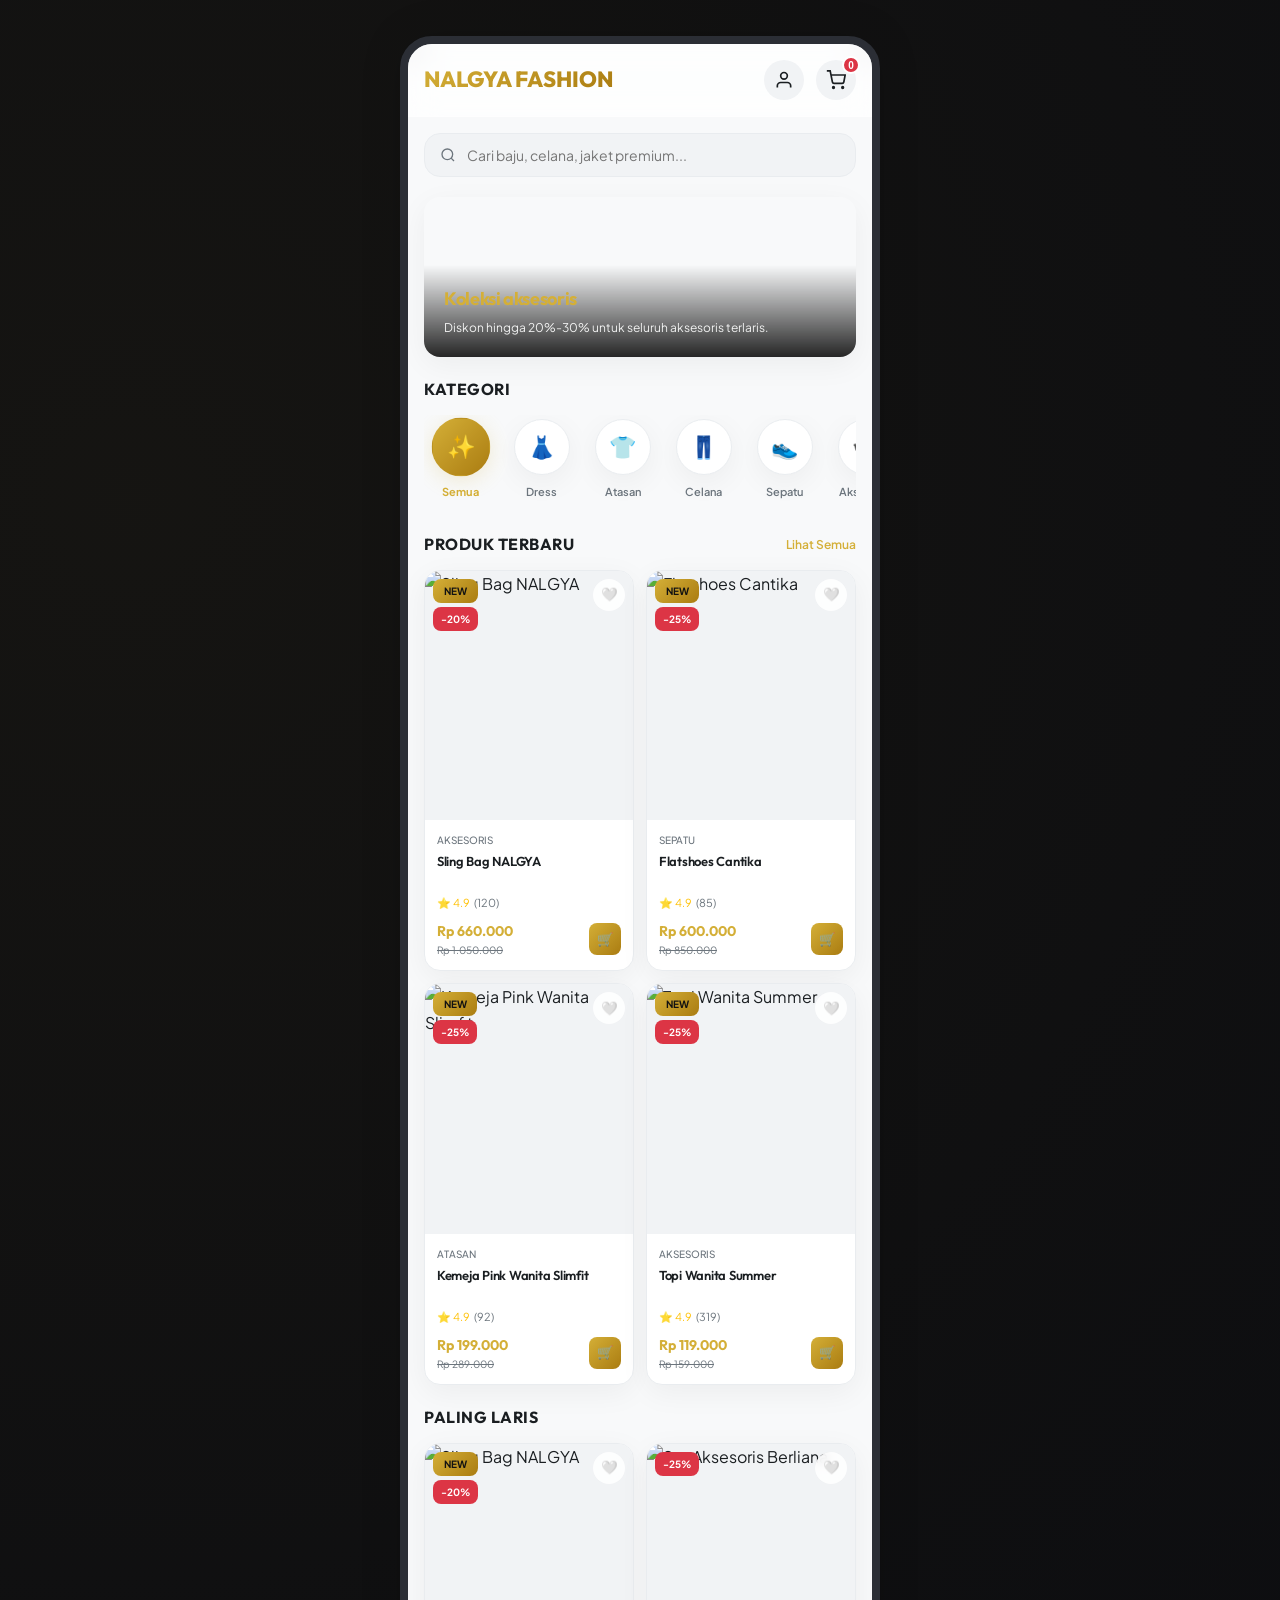
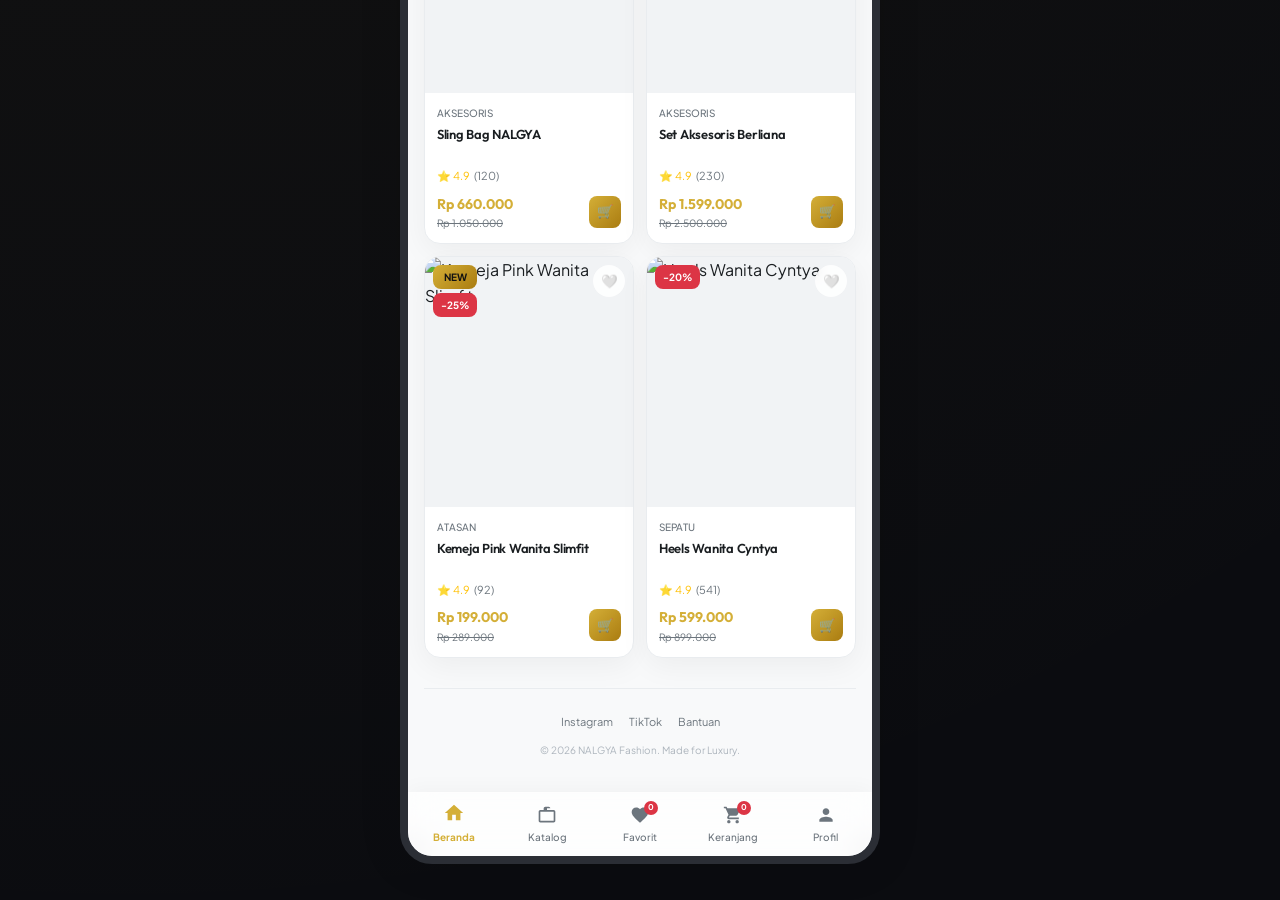
==== checkout.html @ 2c11e9ee "Add files via upload" ====
<!DOCTYPE html>
<html lang="id">

<head>
    <meta charset="UTF-8">
    <meta name="viewport" content="width=device-width, initial-scale=1.0">
    <title>Checkout Pengiriman - AURA Fashion</title>
    <link rel="stylesheet" href="styles.css">
</head>

<body>

    <div class="app-container">

        <!-- Header -->
        <header class="checkout-header">
            <button class="back-btn" onclick="window.location.href='index.html?tab=cart'"
                aria-label="Kembali ke Keranjang">
                <svg viewBox="0 0 24 24" width="20" height="20" stroke="currentColor" stroke-width="2" fill="none">
                    <line x1="19" y1="12" x2="5" y2="12"></line>
                    <polyline points="12 19 5 12 12 5"></polyline>
                </svg>
            </button>
            <h2 style="font-size: 16px; font-weight: 700;">Checkout Pengiriman</h2>
        </header>

        <!-- Main Container -->
        <main class="checkout-container">
            <form id="checkoutDetailsForm">

                <!-- Alamat Pengiriman Section -->
                <section class="checkout-section">
                    <h3 class="checkout-section-title">Alamat Pengiriman</h3>

                    <div class="form-group">
                        <label for="custName">Nama Penerima</label>
                        <input type="text" id="custName" class="form-control" placeholder="Masukkan nama lengkap..."
                            required value="calluna">
                    </div>

                    <div class="form-group">
                        <label for="custPhone">Nomor Telepon (WhatsApp)</label>
                        <input type="tel" id="custPhone" class="form-control" placeholder="Contoh: 081234567890..."
                            required value="081234567890">
                    </div>

                    <div class="form-group">
                        <label for="custAddress">Alamat Lengkap</label>
                        <textarea id="custAddress" class="form-control" rows="3"
                            placeholder="Nama jalan, nomor rumah, RT/RW, kecamatan, kota..."
                            required>Jl. kalimalang No. 03, bekasi Barat,Jawa Barat, 17145</textarea>
                    </div>
                </section>

                <!-- Kurir Ekspedisi Section -->
                <section class="checkout-section">
                    <h3 class="checkout-section-title">Metode Pengiriman</h3>
                    <div class="form-group">
                        <label for="courierSelect">Pilih Kurir Ekspedisi</label>
                        <select id="courierSelect" class="form-control" style="cursor: pointer;" required>
                            <option value="" disabled>-- Pilih Kurir --</option>
                            <option value="10000">Sicepat Halur - Rp 10.000 (2-3 Hari)</option>
                            <option value="12000" selected>J&T Express Reguler - Rp 12.000 (1-2 Hari)</option>
                            <option value="15000">JNE YES Kilat - Rp 15.000 (1 Hari)</option>
                            <option value="25000">GoSend Instant - Rp 25.000 (3 Jam)</option>
                        </select>
                    </div>
                </section>

                <!-- Daftar Belanja Ringkasan Section -->
                <section class="checkout-section">
                    <h3 class="checkout-section-title">Ringkasan Barang</h3>
                    <div id="checkoutItemsPreview">
                        <!-- Loaded dynamically from cart State -->
                    </div>
                </section>

                <!-- Total Rincian Pembayaran Section -->
                <section class="checkout-section" style="margin-bottom: 24px;">
                    <h3 class="checkout-section-title">Detail Pembayaran</h3>

                    <div class="summary-row">
                        <span>Subtotal Barang</span>
                        <span id="checkoutSubtotal">Rp 0</span>
                    </div>

                    <div class="summary-row discount" id="checkoutDiscountRow">
                        <span>Kupon Diskon Belanja</span>
                        <span id="checkoutDiscount">Rp 0</span>
                    </div>

                    <div class="summary-row">
                        <span>Ongkos Kirim</span>
                        <span id="checkoutShipping">Rp 0</span>
                    </div>

                    <div class="summary-row summary-total">
                        <span>Total Tagihan</span>
                        <span class="total-price" id="checkoutTotal">Rp 0</span>
                    </div>
                </section>

                <button type="submit" class="btn btn-primary btn-block"
                    style="font-size: 15px; padding: 14px;">Lanjutkan ke Pembayaran</button>

            </form>
        </main>

    </div>

    <!-- MAIN APP ENGINE -->
    <script src="app.js"></script>
</body>

</html>
---- styles.css ----
@import url('https://fonts.googleapis.com/css2?family=Outfit:wght@300;400;500;600;700;800&family=Plus+Jakarta+Sans:wght@300;400;500;600;700;800&display=swap');

:root {
    --bg-primary: #f8f9fa;
    --bg-secondary: #ffffff;
    --bg-tertiary: #f1f3f5;
    --text-primary: #1a1e21;
    --text-secondary: #6c757d;
    --text-muted: #adb5bd;
    --accent-color: #d4af37;
    --accent-hover: #b8962e;
    --accent-light: rgba(212, 175, 55, 0.1);
    --accent-gradient: linear-gradient(135deg, #d4af37 0%, #aa7c11 100%);
    --border-color: #e9ecef;
    --card-shadow: 0 8px 30px rgba(0, 0, 0, 0.05);
    --glow-shadow: 0 4px 20px rgba(212, 175, 55, 0.2);
    --input-bg: #ffffff;
    --danger: #dc3545;
    --success: #28a745;
    --warning: #ffc107;
    --font-heading: 'Outfit', sans-serif;
    --font-body: 'Plus Jakarta Sans', sans-serif;
    --border-radius-sm: 8px;
    --border-radius-md: 16px;
    --border-radius-lg: 24px;
    --transition: all 0.3s cubic-bezier(0.4, 0, 0.2, 1);
    --toast-bg: rgba(255, 255, 255, 0.95);
    --glass-bg: rgba(255, 255, 255, 0.75);
    --glass-border: rgba(255, 255, 255, 0.25);
}

body.dark-theme {
    --bg-primary: #0f1012;
    --bg-secondary: #17181c;
    --bg-tertiary: #212329;
    --text-primary: #f8f9fa;
    --text-secondary: #a9b1b8;
    --text-muted: #6c757d;
    --accent-color: #e5b93b;
    --accent-hover: #f3ca52;
    --accent-light: rgba(229, 185, 59, 0.1);
    --accent-gradient: linear-gradient(135deg, #e5b93b 0%, #b88d15 100%);
    --border-color: #2b2e35;
    --card-shadow: 0 8px 30px rgba(0, 0, 0, 0.3);
    --glow-shadow: 0 4px 25px rgba(229, 185, 59, 0.15);
    --input-bg: #1c1e24;
    --danger: #e44d5c;
    --success: #34c759;
    --warning: #ffcc00;
    --toast-bg: rgba(23, 24, 28, 0.95);
    --glass-bg: rgba(23, 24, 28, 0.75);
    --glass-border: rgba(255, 255, 255, 0.05);
}

* {
    margin: 0;
    padding: 0;
    box-sizing: border-box;
    -webkit-tap-highlight-color: transparent;
}

body {
    font-family: var(--font-body);
    background-color: var(--bg-primary);
    color: var(--text-primary);
    line-height: 1.6;
    overflow-x: hidden;
    transition: background-color 0.3s ease, color 0.3s ease;
}

h1, h2, h3, h4, h5, h6 {
    font-family: var(--font-heading);
    font-weight: 700;
    letter-spacing: -0.02em;
}

/* App Wrapper for APK Mobile Frame on Desktop */
.app-container {
    width: 100%;
    min-height: 100vh;
    margin: 0 auto;
    background-color: var(--bg-primary);
    position: relative;
    padding-bottom: 75px; /* space for bottom navigation */
    display: flex;
    flex-direction: column;
}

@media (min-width: 769px) {
    .app-container {
        max-width: 480px; /* Force mobile phone factor on desktop for APK look */
        box-shadow: 0 0 40px rgba(0,0,0,0.15);
        min-height: 92vh;
        margin: 4vh auto;
        border-radius: 32px;
        overflow: hidden;
        border: 8px solid #2b2e35;
        padding-bottom: 70px;
    }
    
    body {
        background-color: #0b0c10;
        background-image: radial-gradient(circle at 10% 20%, rgba(212, 175, 55, 0.05) 0%, transparent 90%);
        display: flex;
        align-items: center;
        justify-content: center;
        min-height: 100vh;
    }
}

/* Common Components */
.btn {
    display: inline-flex;
    align-items: center;
    justify-content: center;
    gap: 8px;
    padding: 12px 24px;
    border-radius: var(--border-radius-md);
    font-family: var(--font-heading);
    font-weight: 600;
    font-size: 14px;
    border: none;
    cursor: pointer;
    transition: var(--transition);
    text-decoration: none;
    text-align: center;
}

.btn-primary {
    background: var(--accent-gradient);
    color: #121212;
    box-shadow: var(--glow-shadow);
}

.btn-primary:hover {
    transform: translateY(-2px);
    box-shadow: 0 6px 25px rgba(212, 175, 55, 0.35);
}

.btn-secondary {
    background-color: var(--bg-tertiary);
    color: var(--text-primary);
}

.btn-secondary:hover {
    background-color: var(--border-color);
}

.btn-outline {
    background-color: transparent;
    border: 1.5px solid var(--accent-color);
    color: var(--accent-color);
}

.btn-outline:hover {
    background-color: var(--accent-light);
}

.btn-block {
    width: 100%;
}

.badge {
    display: inline-flex;
    align-items: center;
    justify-content: center;
    padding: 4px 8px;
    border-radius: var(--border-radius-sm);
    font-size: 10px;
    font-weight: 700;
    text-transform: uppercase;
}

.badge-discount {
    background-color: var(--danger);
    color: #ffffff;
}

.badge-new {
    background: var(--accent-gradient);
    color: #121212;
}

/* Sticky Header / Navbar */
.navbar {
    position: sticky;
    top: 0;
    background-color: var(--glass-bg);
    backdrop-filter: blur(15px);
    -webkit-backdrop-filter: blur(15px);
    z-index: 100;
    padding: 16px;
    display: flex;
    align-items: center;
    justify-content: space-between;
    border-bottom: 1px solid var(--glass-border);
    transition: var(--transition);
}

.nav-brand {
    display: flex;
    align-items: center;
    gap: 8px;
    text-decoration: none;
}

.nav-logo {
    font-size: 22px;
    font-weight: 800;
    background: var(--accent-gradient);
    -webkit-background-clip: text;
    -webkit-text-fill-color: transparent;
    font-family: var(--font-heading);
}

.nav-actions {
    display: flex;
    align-items: center;
    gap: 12px;
}

.icon-btn {
    width: 40px;
    height: 40px;
    border-radius: 50%;
    background-color: var(--bg-tertiary);
    border: none;
    display: flex;
    align-items: center;
    justify-content: center;
    color: var(--text-primary);
    font-size: 16px;
    cursor: pointer;
    transition: var(--transition);
    position: relative;
}

.icon-btn:hover {
    background-color: var(--border-color);
    transform: scale(1.05);
}

.cart-count {
    position: absolute;
    top: -4px;
    right: -4px;
    background-color: var(--danger);
    color: white;
    font-size: 10px;
    width: 18px;
    height: 18px;
    border-radius: 50%;
    display: flex;
    align-items: center;
    justify-content: center;
    font-weight: 700;
    border: 2px solid var(--bg-secondary);
}

/* Search Bar styling */
.search-container {
    padding: 10px 16px;
    background-color: var(--bg-secondary);
}

.search-wrapper {
    position: relative;
    display: flex;
    align-items: center;
}

.search-input {
    width: 100%;
    padding: 12px 16px 12px 42px;
    border-radius: var(--border-radius-md);
    border: 1.5px solid var(--border-color);
    background-color: var(--bg-tertiary);
    color: var(--text-primary);
    font-family: var(--font-body);
    font-size: 14px;
    outline: none;
    transition: var(--transition);
}

.search-input:focus {
    border-color: var(--accent-color);
    background-color: var(--bg-secondary);
    box-shadow: 0 0 0 4px var(--accent-light);
}

.search-icon {
    position: absolute;
    left: 16px;
    color: var(--text-secondary);
    font-size: 16px;
}

.filter-btn {
    position: absolute;
    right: 8px;
    background: none;
    border: none;
    color: var(--accent-color);
    font-size: 16px;
    cursor: pointer;
    padding: 8px;
}

/* Tab Screens Display Container */
.tab-content {
    display: none;
    padding: 16px;
    flex-grow: 1;
    animation: fadeIn 0.4s ease;
}

.tab-content.active {
    display: block;
}

@keyframes fadeIn {
    from { opacity: 0; transform: translateY(8px); }
    to { opacity: 1; transform: translateY(0); }
}

/* 🏠 HOME TAB COMPONENTS */
/* Promo Slider / Banner */
.promo-slider-container {
    margin-bottom: 20px;
    position: relative;
    border-radius: var(--border-radius-md);
    overflow: hidden;
    box-shadow: var(--card-shadow);
    height: 160px;
}

.promo-slide {
    width: 100%;
    height: 100%;
    background-size: cover;
    background-position: center;
    position: absolute;
    opacity: 0;
    transition: opacity 0.8s ease-in-out;
    display: flex;
    align-items: flex-end;
}

.promo-slide.active {
    opacity: 1;
    position: relative;
}

.promo-overlay {
    width: 100%;
    padding: 20px;
    background: linear-gradient(to top, rgba(0, 0, 0, 0.85) 0%, rgba(0, 0, 0, 0) 100%);
    color: white;
}

.promo-title {
    font-size: 18px;
    font-weight: 700;
    margin-bottom: 4px;
    color: var(--accent-color);
}

.promo-desc {
    font-size: 12px;
    opacity: 0.9;
}

/* Categories Selector */
.section-header {
    display: flex;
    align-items: center;
    justify-content: space-between;
    margin: 20px 0 12px 0;
}

.section-title {
    font-size: 16px;
    font-weight: 700;
    text-transform: uppercase;
    letter-spacing: 0.5px;
}

.section-link {
    font-size: 12px;
    color: var(--accent-color);
    text-decoration: none;
    font-weight: 600;
}

.categories-scroll {
    display: flex;
    gap: 16px;
    overflow-x: auto;
    padding: 4px 4px 12px 4px;
    scrollbar-width: none; /* Hide scrollbar for Firefox */
}

.categories-scroll::-webkit-scrollbar {
    display: none; /* Hide scrollbar for Chrome/Safari */
}

.category-item {
    display: flex;
    flex-direction: column;
    align-items: center;
    gap: 8px;
    cursor: pointer;
    min-width: 65px;
}

.category-icon {
    width: 56px;
    height: 56px;
    border-radius: 50%;
    background-color: var(--bg-secondary);
    box-shadow: var(--card-shadow);
    display: flex;
    align-items: center;
    justify-content: center;
    font-size: 22px;
    transition: var(--transition);
    border: 1px solid var(--border-color);
}

.category-item.active .category-icon {
    background: var(--accent-gradient);
    color: #121212;
    transform: scale(1.05);
    border-color: transparent;
    box-shadow: var(--glow-shadow);
}

.category-name {
    font-size: 11px;
    font-weight: 600;
    text-align: center;
    color: var(--text-secondary);
    transition: var(--transition);
}

.category-item.active .category-name {
    color: var(--accent-color);
    font-weight: 700;
}

/* Products Grid */
.products-grid {
    display: grid;
    grid-template-columns: repeat(2, 1fr);
    gap: 12px;
    margin-bottom: 20px;
}

.product-card {
    background-color: var(--bg-secondary);
    border-radius: var(--border-radius-md);
    border: 1px solid var(--border-color);
    overflow: hidden;
    box-shadow: var(--card-shadow);
    position: relative;
    display: flex;
    flex-direction: column;
    transition: var(--transition);
}

.product-card:hover {
    transform: translateY(-4px);
    box-shadow: 0 12px 30px rgba(0,0,0,0.08);
}

.product-img-wrapper {
    position: relative;
    width: 100%;
    padding-top: 120%; /* 5:6 Aspect Ratio */
    background-color: var(--bg-tertiary);
    overflow: hidden;
}

.product-img {
    position: absolute;
    top: 0;
    left: 0;
    width: 100%;
    height: 100%;
    object-fit: cover;
    transition: transform 0.5s ease;
}

.product-card:hover .product-img {
    transform: scale(1.06);
}

.product-badges {
    position: absolute;
    top: 8px;
    left: 8px;
    display: flex;
    flex-direction: column;
    gap: 4px;
    z-index: 2;
}

.wishlist-toggle {
    position: absolute;
    top: 8px;
    right: 8px;
    width: 32px;
    height: 32px;
    border-radius: 50%;
    background-color: rgba(255, 255, 255, 0.85);
    backdrop-filter: blur(4px);
    border: none;
    display: flex;
    align-items: center;
    justify-content: center;
    color: #6c757d;
    cursor: pointer;
    transition: var(--transition);
    z-index: 2;
}

body.dark-theme .wishlist-toggle {
    background-color: rgba(23, 24, 28, 0.85);
}

.wishlist-toggle:hover {
    transform: scale(1.1);
}

.wishlist-toggle.active {
    color: var(--danger);
}

.product-info {
    padding: 12px;
    display: flex;
    flex-direction: column;
    flex-grow: 1;
}

.product-cat {
    font-size: 10px;
    text-transform: uppercase;
    color: var(--text-secondary);
    margin-bottom: 4px;
    font-weight: 500;
}

.product-title {
    font-size: 13px;
    font-weight: 600;
    line-height: 1.4;
    margin-bottom: 6px;
    color: var(--text-primary);
    display: -webkit-box;
    -webkit-line-clamp: 2;
    -webkit-box-orient: vertical;
    overflow: hidden;
    height: 36px;
}

.product-rating {
    display: flex;
    align-items: center;
    gap: 4px;
    font-size: 11px;
    color: var(--warning);
    margin-bottom: 8px;
}

.product-rating-count {
    color: var(--text-secondary);
    font-weight: 400;
}

.product-price-row {
    display: flex;
    align-items: center;
    justify-content: space-between;
    margin-top: auto;
}

.price-container {
    display: flex;
    flex-direction: column;
}

.product-price {
    font-family: var(--font-heading);
    font-size: 14px;
    font-weight: 700;
    color: var(--accent-color);
}

.product-old-price {
    font-size: 10px;
    color: var(--text-secondary);
    text-decoration: line-through;
}

.add-cart-fast {
    width: 32px;
    height: 32px;
    border-radius: var(--border-radius-sm);
    background: var(--accent-gradient);
    border: none;
    display: flex;
    align-items: center;
    justify-content: center;
    color: #121212;
    cursor: pointer;
    transition: var(--transition);
}

.add-cart-fast:hover {
    transform: scale(1.1);
    box-shadow: var(--glow-shadow);
}

/* 🛍 SHOP TAB COMPONENTS */
.shop-filters-row {
    display: flex;
    gap: 8px;
    margin-bottom: 16px;
    overflow-x: auto;
    padding-bottom: 4px;
    scrollbar-width: none;
}

.shop-filters-row::-webkit-scrollbar {
    display: none;
}

.filter-select {
    padding: 8px 12px;
    border-radius: var(--border-radius-sm);
    border: 1px solid var(--border-color);
    background-color: var(--bg-secondary);
    color: var(--text-primary);
    font-size: 12px;
    outline: none;
    cursor: pointer;
}

/* ❤️ WISHLIST TAB COMPONENTS */
.empty-state {
    text-align: center;
    padding: 40px 20px;
    display: flex;
    flex-direction: column;
    align-items: center;
    gap: 16px;
}

.empty-icon {
    font-size: 48px;
    color: var(--text-muted);
}

.empty-title {
    font-size: 16px;
    font-weight: 700;
}

.empty-desc {
    font-size: 13px;
    color: var(--text-secondary);
    max-width: 250px;
}

/* 🛒 CART TAB COMPONENTS */
.cart-items-list {
    display: flex;
    flex-direction: column;
    gap: 12px;
    margin-bottom: 20px;
}

.cart-item {
    display: flex;
    gap: 12px;
    background-color: var(--bg-secondary);
    border-radius: var(--border-radius-md);
    border: 1px solid var(--border-color);
    padding: 12px;
    box-shadow: var(--card-shadow);
    align-items: center;
}

.cart-item-img {
    width: 64px;
    height: 76px;
    object-fit: cover;
    border-radius: var(--border-radius-sm);
    background-color: var(--bg-tertiary);
}

.cart-item-details {
    flex-grow: 1;
}

.cart-item-title {
    font-size: 13px;
    font-weight: 600;
    margin-bottom: 4px;
    display: -webkit-box;
    -webkit-line-clamp: 1;
    -webkit-box-orient: vertical;
    overflow: hidden;
}

.cart-item-meta {
    font-size: 11px;
    color: var(--text-secondary);
    margin-bottom: 6px;
}

.cart-item-price {
    font-family: var(--font-heading);
    font-size: 13px;
    font-weight: 700;
    color: var(--accent-color);
}

.cart-qty-control {
    display: flex;
    align-items: center;
    border: 1.5px solid var(--border-color);
    border-radius: var(--border-radius-sm);
    overflow: hidden;
    background-color: var(--bg-tertiary);
}

.qty-btn {
    width: 28px;
    height: 28px;
    background: none;
    border: none;
    font-size: 14px;
    cursor: pointer;
    color: var(--text-primary);
    display: flex;
    align-items: center;
    justify-content: center;
    transition: var(--transition);
}

.qty-btn:hover {
    background-color: var(--border-color);
}

.qty-val {
    width: 32px;
    text-align: center;
    font-size: 12px;
    font-weight: 600;
}

.cart-item-actions {
    display: flex;
    flex-direction: column;
    align-items: flex-end;
    justify-content: space-between;
    height: 76px;
}

.delete-cart-item {
    background: none;
    border: none;
    color: var(--text-secondary);
    cursor: pointer;
    font-size: 16px;
    transition: var(--transition);
}

.delete-cart-item:hover {
    color: var(--danger);
    transform: scale(1.1);
}

/* Coupon box */
.promo-box {
    display: flex;
    gap: 8px;
    margin-bottom: 20px;
}

.promo-input {
    flex-grow: 1;
    padding: 12px;
    border-radius: var(--border-radius-sm);
    border: 1.5px solid var(--border-color);
    background-color: var(--input-bg);
    color: var(--text-primary);
    font-size: 12px;
    outline: none;
    font-family: var(--font-body);
}

.promo-input:focus {
    border-color: var(--accent-color);
}

/* Pricing summary card */
.summary-card {
    background-color: var(--bg-secondary);
    border-radius: var(--border-radius-md);
    border: 1px solid var(--border-color);
    padding: 16px;
    box-shadow: var(--card-shadow);
    margin-bottom: 20px;
}

.summary-row {
    display: flex;
    justify-content: space-between;
    font-size: 13px;
    margin-bottom: 10px;
    color: var(--text-secondary);
}

.summary-row.discount {
    color: var(--success);
    font-weight: 600;
}

.summary-total {
    border-top: 1.5px dashed var(--border-color);
    padding-top: 12px;
    margin-top: 8px;
    font-weight: 700;
    color: var(--text-primary);
    font-size: 15px;
}

.total-price {
    font-family: var(--font-heading);
    font-size: 17px;
    color: var(--accent-color);
}

/* 👤 PROFILE TAB COMPONENTS */
.profile-card {
    background-color: var(--bg-secondary);
    border-radius: var(--border-radius-md);
    border: 1px solid var(--border-color);
    padding: 20px;
    text-align: center;
    box-shadow: var(--card-shadow);
    margin-bottom: 20px;
}

.profile-avatar {
    width: 80px;
    height: 80px;
    border-radius: 50%;
    object-fit: cover;
    margin: 0 auto 12px auto;
    border: 3px solid var(--accent-color);
    box-shadow: var(--glow-shadow);
}

.profile-name {
    font-size: 16px;
    font-weight: 700;
    margin-bottom: 4px;
}

.profile-email {
    font-size: 12px;
    color: var(--text-secondary);
}

/* Settings List */
.settings-list {
    background-color: var(--bg-secondary);
    border-radius: var(--border-radius-md);
    border: 1px solid var(--border-color);
    overflow: hidden;
    box-shadow: var(--card-shadow);
    margin-bottom: 20px;
}

.settings-item {
    display: flex;
    align-items: center;
    justify-content: space-between;
    padding: 16px;
    border-bottom: 1px solid var(--border-color);
}

.settings-item:last-child {
    border-bottom: none;
}

.settings-label-group {
    display: flex;
    align-items: center;
    gap: 12px;
    font-size: 13px;
    font-weight: 500;
}

.settings-icon {
    font-size: 16px;
    color: var(--accent-color);
}

/* Switch Switcher styling */
.switch {
    position: relative;
    display: inline-block;
    width: 44px;
    height: 24px;
}

.switch input {
    opacity: 0;
    width: 0;
    height: 0;
}

.slider {
    position: absolute;
    cursor: pointer;
    top: 0;
    left: 0;
    right: 0;
    bottom: 0;
    background-color: var(--border-color);
    transition: .3s;
    border-radius: 24px;
}

.slider:before {
    position: absolute;
    content: "";
    height: 18px;
    width: 18px;
    left: 3px;
    bottom: 3px;
    background-color: white;
    transition: .3s;
    border-radius: 50%;
}

input:checked + .slider {
    background-color: var(--accent-color);
}

input:checked + .slider:before {
    transform: translateX(20px);
}

/* History orders list */
.orders-list {
    display: flex;
    flex-direction: column;
    gap: 12px;
}

.order-card {
    background-color: var(--bg-secondary);
    border-radius: var(--border-radius-md);
    border: 1px solid var(--border-color);
    padding: 16px;
    box-shadow: var(--card-shadow);
}

.order-header {
    display: flex;
    justify-content: space-between;
    font-size: 11px;
    margin-bottom: 8px;
    border-bottom: 1.5px dashed var(--border-color);
    padding-bottom: 8px;
}

.order-id {
    font-weight: 700;
    color: var(--text-primary);
}

.order-date {
    color: var(--text-secondary);
}

.order-body {
    display: flex;
    justify-content: space-between;
    align-items: center;
    margin-bottom: 8px;
}

.order-items-info {
    font-size: 12px;
    color: var(--text-secondary);
}

.order-amount {
    font-family: var(--font-heading);
    font-size: 13px;
    font-weight: 700;
    color: var(--accent-color);
}

.order-footer {
    display: flex;
    justify-content: space-between;
    align-items: center;
}

.order-status {
    padding: 4px 8px;
    border-radius: var(--border-radius-sm);
    font-size: 10px;
    font-weight: 700;
    text-transform: uppercase;
}

.status-pending {
    background-color: var(--accent-light);
    color: var(--accent-color);
}

.status-processing {
    background-color: rgba(40, 167, 69, 0.1);
    color: var(--success);
}

/* 🛍 PRODUCT DETAIL MODAL */
.modal-overlay {
    position: fixed;
    top: 0;
    left: 0;
    width: 100%;
    height: 100%;
    background-color: rgba(0, 0, 0, 0.6);
    backdrop-filter: blur(5px);
    -webkit-backdrop-filter: blur(5px);
    z-index: 1000;
    display: flex;
    align-items: flex-end; /* Slide up from bottom on mobile */
    justify-content: center;
    opacity: 0;
    visibility: hidden;
    transition: var(--transition);
}

.modal-overlay.active {
    opacity: 1;
    visibility: visible;
}

.modal-content {
    background-color: var(--bg-secondary);
    width: 100%;
    max-height: 85vh;
    border-top-left-radius: var(--border-radius-lg);
    border-top-right-radius: var(--border-radius-lg);
    overflow-y: auto;
    position: relative;
    padding: 20px;
    transform: translateY(100%);
    transition: transform 0.4s cubic-bezier(0.4, 0, 0.2, 1);
}

@media (min-width: 769px) {
    .modal-overlay {
        align-items: center;
    }
    
    .modal-content {
        max-width: 440px;
        border-radius: var(--border-radius-lg);
        transform: scale(0.9);
        max-height: 80vh;
    }
    
    .modal-overlay.active .modal-content {
        transform: scale(1);
    }
}

.modal-overlay.active .modal-content {
    transform: translateY(0);
}

.close-modal {
    position: absolute;
    top: 16px;
    right: 16px;
    width: 32px;
    height: 32px;
    border-radius: 50%;
    background-color: var(--bg-tertiary);
    border: none;
    display: flex;
    align-items: center;
    justify-content: center;
    cursor: pointer;
    color: var(--text-primary);
    font-size: 14px;
    z-index: 10;
}

.modal-gallery {
    width: 100%;
    height: 250px;
    border-radius: var(--border-radius-md);
    overflow: hidden;
    position: relative;
    margin-bottom: 16px;
    background-color: var(--bg-tertiary);
}

.modal-gallery-img {
    width: 100%;
    height: 100%;
    object-fit: cover;
}

.modal-product-title {
    font-size: 18px;
    font-weight: 700;
    margin-bottom: 6px;
}

.modal-rating-row {
    display: flex;
    align-items: center;
    gap: 8px;
    margin-bottom: 12px;
}

.modal-product-price {
    font-family: var(--font-heading);
    font-size: 20px;
    font-weight: 800;
    color: var(--accent-color);
    margin-bottom: 16px;
}

.options-title {
    font-size: 12px;
    font-weight: 700;
    text-transform: uppercase;
    margin-bottom: 8px;
    color: var(--text-secondary);
}

/* Size chips selector */
.size-selector {
    display: flex;
    gap: 8px;
    margin-bottom: 16px;
}

.size-chip {
    padding: 8px 16px;
    border-radius: var(--border-radius-sm);
    border: 1.5px solid var(--border-color);
    background-color: var(--bg-secondary);
    color: var(--text-primary);
    font-size: 12px;
    font-weight: 600;
    cursor: pointer;
    transition: var(--transition);
}

.size-chip.active {
    border-color: var(--accent-color);
    background-color: var(--accent-light);
    color: var(--accent-color);
}

/* Color selector */
.color-selector {
    display: flex;
    gap: 12px;
    margin-bottom: 20px;
}

.color-dot {
    width: 28px;
    height: 28px;
    border-radius: 50%;
    cursor: pointer;
    position: relative;
    border: 2px solid transparent;
    transition: var(--transition);
    box-shadow: 0 2px 8px rgba(0,0,0,0.15);
}

.color-dot.active {
    transform: scale(1.15);
    border-color: var(--accent-color);
}

.modal-desc-box {
    margin-bottom: 20px;
    font-size: 12px;
    color: var(--text-secondary);
}

.modal-action-row {
    display: grid;
    grid-template-columns: 50px 1fr;
    gap: 12px;
    border-top: 1px solid var(--border-color);
    padding-top: 16px;
}

/* 📱 FLOATING BOTTOM NAVIGATION (APK style) */
.bottom-nav {
    position: fixed;
    bottom: 0;
    left: 0;
    width: 100%;
    height: 64px;
    background-color: var(--glass-bg);
    backdrop-filter: blur(15px);
    -webkit-backdrop-filter: blur(15px);
    display: flex;
    align-items: center;
    justify-content: space-around;
    border-top: 1px solid var(--glass-border);
    z-index: 99;
    box-shadow: 0 -4px 20px rgba(0,0,0,0.03);
    transition: var(--transition);
}

@media (min-width: 769px) {
    .bottom-nav {
        position: absolute;
        bottom: 0;
        border-bottom-left-radius: 24px;
        border-bottom-right-radius: 24px;
    }
}

.nav-item {
    display: flex;
    flex-direction: column;
    align-items: center;
    gap: 4px;
    color: var(--text-secondary);
    text-decoration: none;
    font-size: 10px;
    font-weight: 500;
    cursor: pointer;
    transition: var(--transition);
    width: 60px;
    position: relative;
}

.nav-item svg {
    width: 20px;
    height: 20px;
    fill: currentColor;
    transition: var(--transition);
}

.nav-item.active {
    color: var(--accent-color);
    font-weight: 700;
}

.nav-item.active svg {
    transform: translateY(-2px) scale(1.1);
}

.nav-badge {
    position: absolute;
    top: -4px;
    right: 12px;
    background-color: var(--danger);
    color: white;
    font-size: 8px;
    min-width: 14px;
    height: 14px;
    border-radius: 7px;
    display: flex;
    align-items: center;
    justify-content: center;
    font-weight: 700;
    padding: 0 4px;
}

/* 📦 CHECKOUT PAGE STYLING */
.checkout-header {
    background-color: var(--bg-secondary);
    padding: 16px;
    display: flex;
    align-items: center;
    gap: 16px;
    border-bottom: 1px solid var(--border-color);
    position: sticky;
    top: 0;
    z-index: 10;
}

.back-btn {
    background: none;
    border: none;
    font-size: 18px;
    cursor: pointer;
    color: var(--text-primary);
    display: flex;
    align-items: center;
    justify-content: center;
}

.checkout-container {
    padding: 16px;
    flex-grow: 1;
}

.checkout-section {
    background-color: var(--bg-secondary);
    border-radius: var(--border-radius-md);
    border: 1px solid var(--border-color);
    padding: 16px;
    box-shadow: var(--card-shadow);
    margin-bottom: 16px;
}

.checkout-section-title {
    font-size: 13px;
    font-weight: 700;
    margin-bottom: 12px;
    color: var(--text-primary);
    border-left: 3px solid var(--accent-color);
    padding-left: 8px;
    text-transform: uppercase;
}

.form-group {
    margin-bottom: 12px;
}

.form-group label {
    display: block;
    font-size: 11px;
    font-weight: 600;
    margin-bottom: 6px;
    color: var(--text-secondary);
}

.form-control {
    width: 100%;
    padding: 10px 12px;
    border-radius: var(--border-radius-sm);
    border: 1.5px solid var(--border-color);
    background-color: var(--input-bg);
    color: var(--text-primary);
    font-size: 12px;
    font-family: var(--font-body);
    outline: none;
}

.form-control:focus {
    border-color: var(--accent-color);
}

.checkout-item-preview {
    display: flex;
    gap: 10px;
    align-items: center;
    margin-bottom: 8px;
    font-size: 12px;
}

.checkout-item-preview:last-child {
    margin-bottom: 0;
}

.checkout-item-name {
    flex-grow: 1;
    font-weight: 500;
    display: -webkit-box;
    -webkit-line-clamp: 1;
    -webkit-box-orient: vertical;
    overflow: hidden;
}

.checkout-item-qty {
    color: var(--text-secondary);
}

.checkout-item-price {
    font-weight: 600;
    color: var(--text-primary);
}

/* 💳 PAYMENT PAGE STYLING */
.payment-methods-grid {
    display: flex;
    flex-direction: column;
    gap: 10px;
    margin-bottom: 20px;
}

.payment-method-card {
    display: flex;
    align-items: center;
    justify-content: space-between;
    padding: 14px 16px;
    border-radius: var(--border-radius-md);
    border: 1.5px solid var(--border-color);
    background-color: var(--bg-secondary);
    cursor: pointer;
    transition: var(--transition);
}

.payment-method-card:hover {
    border-color: var(--accent-color);
    background-color: var(--accent-light);
}

.payment-method-card.active {
    border-color: var(--accent-color);
    background-color: var(--accent-light);
    box-shadow: 0 4px 12px rgba(212,175,55,0.15);
}

.payment-method-info {
    display: flex;
    align-items: center;
    gap: 12px;
}

.payment-method-logo {
    height: 24px;
    object-fit: contain;
}

.payment-method-name {
    font-size: 13px;
    font-weight: 600;
}

.payment-method-radio {
    width: 18px;
    height: 18px;
    border-radius: 50%;
    border: 2px solid var(--border-color);
    display: flex;
    align-items: center;
    justify-content: center;
}

.payment-method-card.active .payment-method-radio {
    border-color: var(--accent-color);
}

.payment-method-card.active .payment-method-radio::after {
    content: "";
    width: 10px;
    height: 10px;
    border-radius: 50%;
    background-color: var(--accent-color);
}

/* QRIS Code box */
.qris-box {
    display: flex;
    flex-direction: column;
    align-items: center;
    gap: 12px;
    padding: 16px;
    background-color: white; /* Always white for scanner readability */
    border-radius: var(--border-radius-md);
    border: 1px solid #e9ecef;
    margin: 16px 0;
}

.qris-header-logo {
    height: 20px;
}

.qris-code {
    width: 180px;
    height: 180px;
    background-color: #f8f9fa;
    display: flex;
    align-items: center;
    justify-content: center;
    padding: 10px;
    border: 2px solid #121212;
}

.qris-code img {
    width: 100%;
    height: 100%;
    object-fit: contain;
}

/* DANA Redirection Box */
.dana-box {
    display: flex;
    flex-direction: column;
    align-items: center;
    text-align: center;
    gap: 12px;
    padding: 16px;
    border-radius: var(--border-radius-md);
    background-color: rgba(17, 137, 214, 0.05);
    border: 1.5px solid rgba(17, 137, 214, 0.2);
    margin: 16px 0;
}

.dana-box-title {
    font-size: 13px;
    font-weight: 700;
    color: #1189d6;
}

.dana-box-desc {
    font-size: 11px;
    color: var(--text-secondary);
}

/* Payment Success Screen Overlay */
.success-overlay {
    position: fixed;
    top: 0;
    left: 0;
    width: 100%;
    height: 100%;
    background-color: var(--bg-primary);
    z-index: 2000;
    display: flex;
    flex-direction: column;
    align-items: center;
    justify-content: center;
    padding: 24px;
    text-align: center;
    opacity: 0;
    visibility: hidden;
    transition: var(--transition);
}

.success-overlay.active {
    opacity: 1;
    visibility: visible;
}

.success-icon-wrapper {
    width: 80px;
    height: 80px;
    border-radius: 50%;
    background-color: rgba(40,167,69,0.1);
    color: var(--success);
    display: flex;
    align-items: center;
    justify-content: center;
    font-size: 40px;
    margin-bottom: 20px;
    animation: scaleIn 0.5s ease;
}

@keyframes scaleIn {
    0% { transform: scale(0.6); opacity: 0; }
    100% { transform: scale(1); opacity: 1; }
}

.success-title {
    font-size: 20px;
    font-weight: 700;
    margin-bottom: 8px;
}

.success-desc {
    font-size: 13px;
    color: var(--text-secondary);
    margin-bottom: 24px;
    max-width: 300px;
}

.receipt-card {
    background-color: var(--bg-secondary);
    border: 1.5px dashed var(--border-color);
    border-radius: var(--border-radius-md);
    padding: 16px;
    width: 100%;
    max-width: 320px;
    margin-bottom: 24px;
    text-align: left;
}

.receipt-row {
    display: flex;
    justify-content: space-between;
    font-size: 12px;
    margin-bottom: 6px;
}

.receipt-total {
    border-top: 1px dashed var(--border-color);
    padding-top: 8px;
    margin-top: 8px;
    font-weight: 700;
}

/* 🔔 TOAST NOTIFICATIONS */
.toast-container {
    position: fixed;
    top: 20px;
    left: 50%;
    transform: translateX(-50%) translateY(-100px);
    z-index: 10000;
    width: 90%;
    max-width: 380px;
    transition: transform 0.4s cubic-bezier(0.175, 0.885, 0.32, 1.275);
}

.toast-container.active {
    transform: translateX(-50%) translateY(0);
}

.toast {
    background-color: var(--toast-bg);
    border: 1.5px solid var(--accent-color);
    border-radius: var(--border-radius-md);
    padding: 12px 16px;
    box-shadow: 0 10px 30px rgba(0,0,0,0.15);
    display: flex;
    align-items: center;
    gap: 12px;
    backdrop-filter: blur(10px);
    -webkit-backdrop-filter: blur(10px);
}

.toast-icon {
    font-size: 20px;
    color: var(--accent-color);
}

.toast-message {
    font-size: 12px;
    font-weight: 600;
    color: var(--text-primary);
}

/* Footer styling inside home */
.app-footer {
    border-top: 1px solid var(--border-color);
    padding: 24px 0 12px 0;
    margin-top: 30px;
    text-align: center;
}

.footer-socials {
    display: flex;
    justify-content: center;
    gap: 16px;
    margin-bottom: 12px;
}

.footer-link {
    color: var(--text-secondary);
    text-decoration: none;
    font-size: 11px;
}

.footer-copyright {
    font-size: 10px;
    color: var(--text-muted);
}
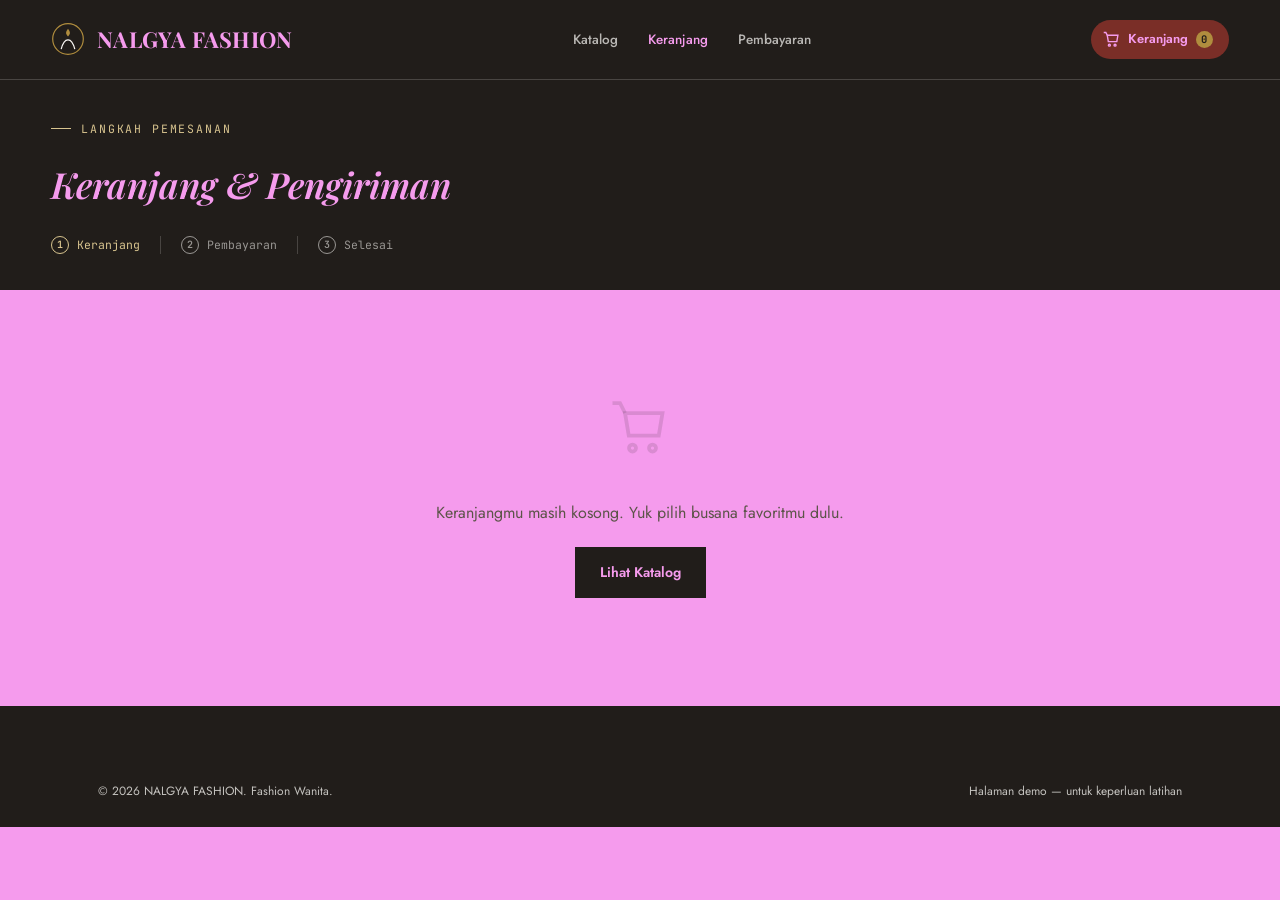
==== commit 85d52665: "Add files via upload" ====
--- a/checkout.html
+++ b/checkout.html
@@ -1,115 +1,176 @@
 <!DOCTYPE html>
 <html lang="id">
-
 <head>
-    <meta charset="UTF-8">
-    <meta name="viewport" content="width=device-width, initial-scale=1.0">
-    <title>Checkout Pengiriman - AURA Fashion</title>
-    <link rel="stylesheet" href="styles.css">
+<meta charset="UTF-8">
+<meta name="viewport" content="width=device-width, initial-scale=1.0">
+<title>Checkout — NALGYA FASHION</title>
+<link rel="stylesheet" href="style.css">
 </head>
-
 <body>
 
-    <div class="app-container">
+<header class="site">
+  <nav class="nav container">
+    <a href="index.html" class="brand">
+      <svg class="brand__mark" viewBox="0 0 40 40" fill="none">
+        <circle cx="20" cy="20" r="18" stroke="#b08d3e" stroke-width="1.4"/>
+        <path d="M20 8c-3 4-3 6 0 9 3-3 3-5 0-9z" fill="#b08d3e"/>
+        <path d="M12 32c2-8 5-11 8-11s6 3 8 11" stroke="#fbf9f6" stroke-width="1.4" fill="none"/>
+      </svg>
+      NALGYA FASHION
+    </a>
+    <button class="nav__toggle" aria-label="Buka menu">
+      <svg viewBox="0 0 24 24" fill="none" stroke="currentColor" stroke-width="2"><path d="M4 7h16M4 12h16M4 17h16"/></svg>
+    </button>
+    <div class="nav__links">
+      <a href="index.html">Katalog</a>
+      <a href="checkout.html" class="active">Keranjang</a>
+      <a href="payment.html">Pembayaran</a>
+    </div>
+    <a href="checkout.html" class="cart-btn">
+      <svg width="17" height="17" viewBox="0 0 24 24" fill="none" stroke="currentColor" stroke-width="2"><path d="M6 6h15l-1.5 9h-12z"/><path d="M6 6L4 2H1"/><circle cx="9" cy="20" r="1.4"/><circle cx="17" cy="20" r="1.4"/></svg>
+      Keranjang
+      <span class="cart-badge" data-cart-badge>0</span>
+    </a>
+  </nav>
+</header>
 
-        <!-- Header -->
-        <header class="checkout-header">
-            <button class="back-btn" onclick="window.location.href='index.html?tab=cart'"
-                aria-label="Kembali ke Keranjang">
-                <svg viewBox="0 0 24 24" width="20" height="20" stroke="currentColor" stroke-width="2" fill="none">
-                    <line x1="19" y1="12" x2="5" y2="12"></line>
-                    <polyline points="12 19 5 12 12 5"></polyline>
-                </svg>
-            </button>
-            <h2 style="font-size: 16px; font-weight: 700;">Checkout Pengiriman</h2>
-        </header>
+<section class="page-head">
+  <div class="container">
+    <span class="eyebrow">Langkah pemesanan</span>
+    <h1>Keranjang &amp; Pengiriman</h1>
+    <div class="steps">
+      <a class="active"><b>1</b> Keranjang</a>
+      <a><b>2</b> Pembayaran</a>
+      <a><b>3</b> Selesai</a>
+    </div>
+  </div>
+</section>
 
-        <!-- Main Container -->
-        <main class="checkout-container">
-            <form id="checkoutDetailsForm">
+<section class="section section--tight">
+  <div class="container">
 
-                <!-- Alamat Pengiriman Section -->
-                <section class="checkout-section">
-                    <h3 class="checkout-section-title">Alamat Pengiriman</h3>
-
-                    <div class="form-group">
-                        <label for="custName">Nama Penerima</label>
-                        <input type="text" id="custName" class="form-control" placeholder="Masukkan nama lengkap..."
-                            required value="calluna">
-                    </div>
-
-                    <div class="form-group">
-                        <label for="custPhone">Nomor Telepon (WhatsApp)</label>
-                        <input type="tel" id="custPhone" class="form-control" placeholder="Contoh: 081234567890..."
-                            required value="081234567890">
-                    </div>
-
-                    <div class="form-group">
-                        <label for="custAddress">Alamat Lengkap</label>
-                        <textarea id="custAddress" class="form-control" rows="3"
-                            placeholder="Nama jalan, nomor rumah, RT/RW, kecamatan, kota..."
-                            required>Jl. kalimalang No. 03, bekasi Barat,Jawa Barat, 17145</textarea>
-                    </div>
-                </section>
-
-                <!-- Kurir Ekspedisi Section -->
-                <section class="checkout-section">
-                    <h3 class="checkout-section-title">Metode Pengiriman</h3>
-                    <div class="form-group">
-                        <label for="courierSelect">Pilih Kurir Ekspedisi</label>
-                        <select id="courierSelect" class="form-control" style="cursor: pointer;" required>
-                            <option value="" disabled>-- Pilih Kurir --</option>
-                            <option value="10000">Sicepat Halur - Rp 10.000 (2-3 Hari)</option>
-                            <option value="12000" selected>J&T Express Reguler - Rp 12.000 (1-2 Hari)</option>
-                            <option value="15000">JNE YES Kilat - Rp 15.000 (1 Hari)</option>
-                            <option value="25000">GoSend Instant - Rp 25.000 (3 Jam)</option>
-                        </select>
-                    </div>
-                </section>
-
-                <!-- Daftar Belanja Ringkasan Section -->
-                <section class="checkout-section">
-                    <h3 class="checkout-section-title">Ringkasan Barang</h3>
-                    <div id="checkoutItemsPreview">
-                        <!-- Loaded dynamically from cart State -->
-                    </div>
-                </section>
-
-                <!-- Total Rincian Pembayaran Section -->
-                <section class="checkout-section" style="margin-bottom: 24px;">
-                    <h3 class="checkout-section-title">Detail Pembayaran</h3>
-
-                    <div class="summary-row">
-                        <span>Subtotal Barang</span>
-                        <span id="checkoutSubtotal">Rp 0</span>
-                    </div>
-
-                    <div class="summary-row discount" id="checkoutDiscountRow">
-                        <span>Kupon Diskon Belanja</span>
-                        <span id="checkoutDiscount">Rp 0</span>
-                    </div>
-
-                    <div class="summary-row">
-                        <span>Ongkos Kirim</span>
-                        <span id="checkoutShipping">Rp 0</span>
-                    </div>
-
-                    <div class="summary-row summary-total">
-                        <span>Total Tagihan</span>
-                        <span class="total-price" id="checkoutTotal">Rp 0</span>
-                    </div>
-                </section>
-
-                <button type="submit" class="btn btn-primary btn-block"
-                    style="font-size: 15px; padding: 14px;">Lanjutkan ke Pembayaran</button>
-
-            </form>
-        </main>
-
+    <div id="emptyCart" class="empty-cart hidden">
+      <svg viewBox="0 0 24 24" fill="none" stroke="currentColor" stroke-width="1.5"><path d="M6 6h15l-1.5 9h-12z"/><path d="M6 6L4 2H1"/><circle cx="9" cy="20" r="1.4"/><circle cx="17" cy="20" r="1.4"/></svg>
+      <p>Keranjangmu masih kosong. Yuk pilih busana favoritmu dulu.</p>
+      <a href="index.html" class="btn btn--dark">Lihat Katalog</a>
     </div>
 
-    <!-- MAIN APP ENGINE -->
-    <script src="app.js"></script>
+    <div id="cartWrap" class="checkout-grid">
+      <div>
+        <div class="panel">
+          <h3><small>1</small> Ringkasan Keranjang</h3>
+          <div id="cartList"></div>
+
+          <template id="lineItemTemplate">
+            <div class="line-item">
+              <div class="li-thumb"><img src="" alt=""></div>
+              <div>
+                <div class="li-name"></div>
+                <div class="li-origin"></div>
+                <div class="li-qty">
+                  <button class="qty-btn" data-action="dec">−</button>
+                  <span class="qty-val"></span>
+                  <button class="qty-btn" data-action="inc">+</button>
+                  <a class="li-remove" data-action="remove">Hapus</a>
+                </div>
+              </div>
+              <div class="li-price"></div>
+            </div>
+          </template>
+        </div>
+
+        <div class="panel">
+          <h3><small>2</small> Data Pengiriman</h3>
+          <form id="shippingForm" novalidate>
+            <div class="form-row">
+              <div>
+                <label for="fldName">Nama Penerima</label>
+                <input type="text" id="fldName" required placeholder="Nama lengkap">
+                <span class="field-error">Nama wajib diisi</span>
+              </div>
+              <div>
+                <label for="fldPhone">Nomor HP / WhatsApp</label>
+                <input type="tel" id="fldPhone" required placeholder="08...">
+                <span class="field-error">Nomor HP wajib diisi</span>
+              </div>
+            </div>
+            <div class="form-row single">
+              <div>
+                <label for="fldAddress">Alamat Lengkap</label>
+                <textarea id="fldAddress" required placeholder="Nama jalan, nomor rumah, kelurahan, kecamatan, kota, kode pos"></textarea>
+                <span class="field-error">Alamat wajib diisi</span>
+              </div>
+            </div>
+
+            <label style="margin-top:10px;">Metode Pengiriman</label>
+            <div class="ship-options" id="shipOptions">
+              <label class="radio-card checked" data-ship="reguler" data-price="16000">
+                <span class="rc-main">
+                  <input type="radio" name="ship" value="reguler" checked>
+                  <span>
+                    <span style="display:block;">Reguler (JNE/J&amp;T)</span>
+                    <span class="rc-desc">Estimasi 3-5 hari kerja</span>
+                  </span>
+                </span>
+                <span class="rc-price">Rp 16.000</span>
+              </label>
+              <label class="radio-card" data-ship="express" data-price="35000">
+                <span class="rc-main">
+                  <input type="radio" name="ship" value="express">
+                  <span>
+                    <span style="display:block;">Express (Sameday)</span>
+                    <span class="rc-desc">Estimasi 1 hari, khusus Jabodetabek</span>
+                  </span>
+                </span>
+                <span class="rc-price">Rp 35.000</span>
+              </label>
+              <label class="radio-card" data-ship="pickup" data-price="0">
+                <span class="rc-main">
+                  <input type="radio" name="ship" value="pickup">
+                  <span>
+                    <span style="display:block;">Ambil di BUTIK</span>
+                    <span class="rc-desc">Cikarang, Jawa Barat — gratis</span>
+                  </span>
+                </span>
+                <span class="rc-price">Gratis</span>
+              </label>
+            </div>
+
+            <button type="submit" class="btn btn--dark btn--block" style="margin-top:22px;" id="proceedBtn">
+              Lanjut ke Pembayaran
+              <svg width="16" height="16" viewBox="0 0 24 24" fill="none" stroke="currentColor" stroke-width="2"><path d="M5 12h14M13 6l6 6-6 6"/></svg>
+            </button>
+          </form>
+        </div>
+      </div>
+
+      <div class="panel" style="position:sticky; top:24px;">
+        <h3>Total Belanja</h3>
+
+        <form id="promoForm" class="promo-row">
+          <input type="text" id="promoInput" placeholder="Kode promo (mis. NALGYA03)">
+          <button type="submit">Pakai</button>
+        </form>
+        <div class="promo-msg" id="promoMsg"></div>
+
+        <div class="summary-row"><span>Subtotal</span><b id="sumSubtotal">Rp 0</b></div>
+        <div class="summary-row"><span>Ongkos Kirim</span><b id="sumShipping">Rp 0</b></div>
+        <div class="summary-row"><span>Diskon</span><b id="sumDiscount">Rp 0</b></div>
+        <div class="summary-total"><span>Total</span><span id="sumTotal">Rp 0</span></div>
+      </div>
+    </div>
+  </div>
+</section>
+
+<footer class="site">
+  <div class="container">
+    <div class="footer__bottom container" style="padding-inline:0;">
+      <span>© 2026 NALGYA FASHION. Fashion Wanita.</span>
+      <span>Halaman demo — untuk keperluan latihan</span>
+    </div>
+  </div>
+</footer>
+
+<script src="script.js"></script>
 </body>
-
-</html>+</html>
--- a/style.css
+++ b/style.css
@@ -0,0 +1,481 @@
+/* =========================================================
+   NALGYA FASHION — Women's Contemporary Fashion
+   Palette  : mori white / ink / soga brown / tarum indigo / kesumba maroon / gold thread
+   Type     : Playfair Display (editorial serif) + Jost (body) + JetBrains Mono (price/data)
+   Signature: gallery corner-frame around every product photo + hand-drawn thread line
+   Structure: classic HTML <frameset> — top bar / side nav / catalog content
+   ========================================================= */
+
+@import url('https://fonts.googleapis.com/css2?family=Playfair+Display:ital,wght@0,500;0,600;0,700;1,500&family=Jost:wght@400;500;600&family=JetBrains+Mono:wght@400;500;600&display=swap');
+
+:root{
+  --mori:#f59bed;
+  --mori-deep:#e74cbd;
+  --ink:#211d1a;
+  --ink-soft:#5c5449;
+  --soga:#6b4226;
+  --soga-deep:#4e2f19;
+  --tarum:#2b3a55;
+  --kesumba:#7a2e27;
+  --kesumba-bright:#9c3a30;
+  --gold:#b08d3e;
+  --gold-soft:#d8c48f;
+  --line:rgba(33,29,26,0.13);
+  --line-on-dark:rgba(251,249,246,0.18);
+
+  --font-display:'Playfair Display', serif;
+  --font-body:'Jost', sans-serif;
+  --font-mono:'JetBrains Mono', monospace;
+
+  --ease:cubic-bezier(.22,.68,.32,1);
+  --shadow:0 1px 0 rgba(33,29,26,0.06), 0 16px 30px -20px rgba(33,29,26,0.5);
+}
+
+*,*::before,*::after{box-sizing:border-box;}
+html{scroll-behavior:smooth;}
+body{
+  margin:0;
+  background:var(--mori);
+  color:var(--ink);
+  font-family:var(--font-body);
+  font-size:16px;
+  line-height:1.6;
+  -webkit-font-smoothing:antialiased;
+}
+img{max-width:100%; display:block;}
+a{color:inherit; text-decoration:none;}
+button{font-family:inherit; cursor:pointer;}
+input,select,textarea{font-family:inherit;}
+::selection{background:var(--kesumba); color:var(--mori);}
+
+.container{width:min(1180px, 92%); margin-inline:auto;}
+
+a:focus-visible, button:focus-visible, input:focus-visible, select:focus-visible{
+  outline:2px solid var(--kesumba);
+  outline-offset:3px;
+}
+@media (prefers-reduced-motion: reduce){
+  *{animation-duration:.001ms !important; animation-iteration-count:1 !important; transition-duration:.001ms !important; scroll-behavior:auto !important;}
+}
+
+/* -------------------------------------------------
+   Frame body helper — used inside topbar / sidebar / catalog
+   documents so each looks intentional, not like a bare page
+------------------------------------------------- */
+body.frame-doc{ background:var(--mori); }
+body.frame-doc.dark{ background:var(--ink); color:var(--mori); }
+
+/* -------------------------------------------------
+   TOP FRAME — header bar
+------------------------------------------------- */
+.topbar{
+  display:flex; align-items:center; justify-content:space-between;
+  gap:20px; padding:0 28px; height:90px;
+  background:var(--ink); color:var(--mori);
+  border-bottom:1px solid var(--line-on-dark);
+}
+.brand{
+  display:flex; align-items:center; gap:12px;
+  font-family:var(--font-display); font-weight:700; font-size:22px; letter-spacing:.01em;
+}
+.brand__mark{width:34px; height:34px; flex:none;}
+.brand small{
+  display:block; font-family:var(--font-mono); font-size:9.5px; letter-spacing:.16em;
+  color:var(--gold-soft); font-weight:400; text-transform:uppercase; margin-top:2px;
+}
+.topbar__search{
+    position:relative;
+    display:flex;
+    align-items:center;
+    width:320px;
+}
+
+.search-label{
+    display:none;
+}
+
+.topbar__search svg{
+    position:absolute;
+    left:14px;
+    top:50%;
+    transform:translateY(-50%);
+    width:16px;
+    height:16px;
+    color:rgba(251,249,246,.6);
+    pointer-events:none;
+}
+
+.topbar__search input{
+    width:100%;
+    padding:10px 16px 10px 42px;
+    border-radius:999px;
+    border:1px solid var(--line-on-dark);
+    background:rgba(251,249,246,.06);
+    color:var(--mori);
+    font-size:13px;
+}
+
+.topbar__search input::placeholder{
+    color:rgba(251,249,246,.45);
+}
+.topbar__actions{display:flex; align-items:center; gap:22px;}
+.topbar__nav{display:flex; gap:22px; font-size:13px; font-weight:500;}
+.topbar__nav a{color:rgba(251,249,246,0.7); transition:color .2s var(--ease);}
+.topbar__nav a:hover{color:var(--mori);}
+.cart-btn{
+  position:relative; display:flex; align-items:center; gap:8px;
+  background:var(--kesumba); color:var(--mori); border:none; border-radius:999px;
+  padding:9px 16px 9px 12px; font-size:13px; font-weight:600;
+  transition:background .2s var(--ease), transform .2s var(--ease);
+}
+.cart-btn:hover{background:var(--kesumba-bright); transform:translateY(-1px);}
+.cart-badge{
+  background:var(--gold); color:var(--ink); font-family:var(--font-mono); font-size:10.5px; font-weight:700;
+  min-width:17px; height:17px; border-radius:999px; display:flex; align-items:center; justify-content:center; padding:0 4px;
+}
+
+/* -------------------------------------------------
+   SIDE FRAME — category navigation
+------------------------------------------------- */
+.sidebar{
+  padding:28px 22px 40px;
+  background:var(--mori-deep);
+  min-height:100%;
+  border-right:1px solid var(--line);
+}
+.sidebar h4{
+  font-family:var(--font-mono); font-size:10.5px; letter-spacing:.14em; text-transform:uppercase;
+  color:var(--ink-soft); margin:26px 0 12px;
+}
+.sidebar h4:first-child{margin-top:0;}
+.sb-cat{
+  display:flex; flex-direction:column; gap:2px;
+}
+.sb-cat a{
+  padding:9px 10px; border-radius:2px; font-size:14px; font-weight:500; color:var(--ink);
+  display:flex; justify-content:space-between; align-items:center;
+  transition:background .2s var(--ease), color .2s var(--ease), padding-left .2s var(--ease);
+}
+.sb-cat a span{font-family:var(--font-mono); font-size:11px; color:var(--ink-soft);}
+.sb-cat a:hover, .sb-cat a.active{background:var(--mori); color:var(--kesumba); padding-left:14px;}
+.sb-cat a.active{font-weight:600;}
+
+.sb-price{display:flex; flex-direction:column; gap:8px;}
+.sb-price label{
+  display:flex; align-items:center; gap:9px; font-size:13.5px; color:var(--ink-soft); cursor:pointer;
+}
+.sb-price input{accent-color:var(--kesumba);}
+
+.sb-promo{
+  margin-top:30px; padding:18px 16px; background:var(--ink); color:var(--mori); border-radius:2px;
+}
+.sb-promo b{font-family:var(--font-display); font-size:15px; display:block; margin-bottom:6px;}
+.sb-promo p{font-size:12px; color:rgba(251,249,246,0.7); margin:0 0 12px;}
+.sb-promo .tag{
+  font-family:var(--font-mono); font-size:11px; background:var(--gold); color:var(--ink);
+  padding:4px 9px; border-radius:999px; display:inline-block; font-weight:700;
+}
+
+/* -------------------------------------------------
+   CATALOG / main content frame
+------------------------------------------------- */
+.catalog-hero{
+  position:relative; overflow:hidden;
+  background:var(--ink); color:var(--mori);
+  padding:56px 34px 60px;
+}
+.catalog-hero::before{
+  content:""; position:absolute; inset:0;
+  background-image:
+    radial-gradient(circle at 10% 15%, rgba(122,46,39,0.4), transparent 42%),
+    radial-gradient(circle at 92% 85%, rgba(43,58,85,0.35), transparent 45%);
+  pointer-events:none;
+}
+.catalog-hero__grid{
+  position:relative; display:grid; grid-template-columns:1.15fr .85fr; gap:40px; align-items:center;
+}
+.eyebrow{
+  font-family:var(--font-mono); font-size:11.5px; letter-spacing:.16em; text-transform:uppercase;
+  color:var(--gold-soft); display:flex; align-items:center; gap:10px; margin-bottom:18px;
+}
+.eyebrow::before{content:""; width:20px; height:1px; background:var(--gold-soft);}
+.catalog-hero h1{
+  font-family:var(--font-display); font-weight:600; font-style:italic;
+  font-size:clamp(30px, 3.6vw, 46px); line-height:1.1; margin:0 0 18px; letter-spacing:-0.01em;
+}
+.catalog-hero p{font-size:15px; color:rgba(251,249,246,0.75); max-width:44ch; margin:0 0 26px;}
+.hero-cta{display:inline-flex; align-items:center; gap:8px; background:var(--kesumba); color:var(--mori);
+  padding:12px 22px; border-radius:2px; font-size:13.5px; font-weight:600; transition:background .2s var(--ease), transform .2s var(--ease);}
+.hero-cta:hover{background:var(--kesumba-bright); transform:translateY(-2px);}
+
+/* thread-drawn silhouette */
+.thread-art{width:100%; max-width:230px; margin-inline:auto;}
+.thread-line{
+  stroke:var(--gold-soft); stroke-width:1.6; fill:none;
+  stroke-dasharray:900; stroke-dashoffset:900;
+  animation:draw-thread 2.6s var(--ease) forwards;
+}
+@keyframes draw-thread{ to{ stroke-dashoffset:0; } }
+
+.hero-photo{
+  position:relative; border:1px solid var(--line-on-dark); overflow:hidden;
+  aspect-ratio:4/5; max-width:320px; margin-inline:auto;
+}
+.hero-photo img{width:100%; height:100%; object-fit:cover;}
+.hero-photo::after{
+  content:""; position:absolute; inset:10px; border:1px solid var(--gold-soft); pointer-events:none;
+}
+
+/* filter chips row (mirrors index filter, lives in catalog frame) */
+.filters{padding:22px 34px 0; display:flex; gap:10px; flex-wrap:wrap;}
+.chip{
+  border:1px solid var(--line); background:var(--mori); padding:8px 15px; border-radius:999px;
+  font-size:13px; font-weight:500; color:var(--ink-soft); transition:all .2s var(--ease);
+}
+.chip:hover{border-color:var(--kesumba); color:var(--ink);}
+.chip.active{background:var(--ink); color:var(--mori); border-color:var(--ink);}
+
+ .grid{
+    list-style: none;
+    margin: 0;
+    padding: 26px 34px 60px 34px;
+
+    display: grid;
+    grid-template-columns: repeat(3, 1fr);
+    gap: 26px;
+}
+.grid li{
+    margin: 0;
+    padding: 0;
+}
+@media (max-width:900px){.grid{grid-template-columns:repeat(2,1fr);}}
+@media (max-width:600px){.grid{grid-template-columns:1fr;}}
+
+/* -------------------------------------------------
+   Product card — gallery corner-frame signature
+------------------------------------------------- */
+.card{
+  background:var(--mori);
+  border:1px solid var(--line);
+  box-shadow:var(--shadow);
+  transition:transform .3s var(--ease), box-shadow .3s var(--ease);
+  display:flex; flex-direction:column;
+}
+.card:hover{transform:translateY(-5px); box-shadow:0 1px 0 rgba(33,29,26,0.08), 0 26px 36px -20px rgba(33,29,26,0.55);}
+
+.card__frame{
+  position:relative; aspect-ratio:3/3.6;
+  background:linear-gradient(165deg, var(--mori-deep), var(--mori));
+  overflow:hidden;
+}
+.card__frame .corner{
+  position:absolute; width:20px; height:20px; border:1.4px solid var(--gold); z-index:2;
+}
+.corner.tl{top:12px; left:12px; border-right:none; border-bottom:none;}
+.corner.tr{top:12px; right:12px; border-left:none; border-bottom:none;}
+.corner.bl{bottom:12px; left:12px; border-right:none; border-top:none;}
+.corner.br{bottom:12px; right:12px; border-left:none; border-top:none;}
+.card__badge{
+  position:absolute; top:16px; left:38px; z-index:2;
+  font-family:var(--font-mono); font-size:10px; letter-spacing:.06em; text-transform:uppercase;
+  background:var(--kesumba); color:var(--mori); padding:3px 9px; border-radius:999px;
+}
+.brand__logo{
+    width:42px;
+    height:42px;
+    border-radius:50%;
+    object-fit:cover;
+    margin-right:12px;
+}
+.card__photo{width:100%; height:100%; object-fit:cover; transition:transform .5s var(--ease);}
+.card:hover .card__photo{transform:scale(1.05);}
+
+.card__body{padding:18px 19px 20px; display:flex; flex-direction:column; gap:9px; flex:1;}
+.card__cat{font-family:var(--font-mono); font-size:10.5px; letter-spacing:.08em; text-transform:uppercase; color:var(--kesumba);}
+.card__title{font-family:var(--font-display); font-weight:600; font-size:18px; margin:0; color:var(--ink);}
+.card__notes{display:flex; gap:6px; flex-wrap:wrap; margin:1px 0 4px;}
+.tag{font-size:10.5px; font-weight:500; background:var(--mori-deep); color:var(--ink-soft); padding:4px 9px; border-radius:999px;}
+.card__footer{display:flex; align-items:center; justify-content:space-between; margin-top:auto; padding-top:12px; border-top:1px dashed var(--line);}
+.price{font-family:var(--font-mono); font-weight:600; font-size:15px; color:var(--ink);}
+.price span{font-size:11px; color:var(--ink-soft); font-weight:400; text-decoration:line-through; margin-right:5px;}
+.add-btn{
+  display:flex; align-items:center; gap:6px; background:var(--ink); color:var(--mori); border:none;
+  padding:9px 14px; font-size:12.5px; font-weight:600; transition:background .2s var(--ease), transform .2s var(--ease);
+}
+.add-btn:hover{background:var(--kesumba);}
+.add-btn:active{transform:scale(.96);}
+.add-btn svg{width:14px; height:14px;}
+.add-btn.added{background:var(--tarum);}
+
+/* -------------------------------------------------
+   noframes fallback + standalone page shells
+------------------------------------------------- */
+.noframes-fallback{
+  min-height:100vh; display:flex; align-items:center; justify-content:center; text-align:center;
+  padding:40px; background:var(--mori);
+}
+.noframes-fallback .box{max-width:420px;}
+.noframes-fallback h2{font-family:var(--font-display); font-size:26px; margin-bottom:10px;}
+.noframes-fallback p{color:var(--ink-soft); margin-bottom:22px;}
+
+/* Standalone pages (checkout / payment) reuse a normal header, not the frameset */
+header.site{
+  background:var(--ink); color:var(--mori); border-bottom:1px solid var(--line-on-dark);
+}
+.nav{display:flex; align-items:center; justify-content:space-between; padding:20px 0;}
+.nav .brand{color:var(--mori);}
+.nav__links{display:flex; gap:30px; font-size:13.5px; font-weight:500;}
+.nav__links a{color:rgba(251,249,246,0.7); transition:color .2s var(--ease);}
+.nav__links a:hover, .nav__links a.active{color:var(--mori);}
+.nav__toggle{display:none; background:none; border:none; padding:6px;}
+.nav__toggle svg{width:24px; height:24px; color:var(--mori);}
+@media (max-width:820px){
+  .nav__links{
+    position:fixed; inset:64px 0 auto 0; background:var(--ink); flex-direction:column; align-items:flex-start;
+    border-bottom:1px solid var(--line-on-dark); transform:translateY(-8px); opacity:0; pointer-events:none; transition:all .25s var(--ease);
+  }
+  .nav__links.open{transform:translateY(0); opacity:1; pointer-events:auto;}
+  .nav__links a{width:100%; padding:16px 6%; border-bottom:1px solid var(--line-on-dark);}
+  .nav__toggle{display:block;}
+}
+
+.page-head{background:var(--ink); color:var(--mori); padding:40px 0 36px;}
+.page-head h1{font-family:var(--font-display); font-weight:600; font-style:italic; font-size:clamp(26px,4vw,36px); margin:0;}
+.steps{display:flex; gap:0; margin-top:22px; font-family:var(--font-mono); font-size:11.5px;}
+.steps a{display:flex; align-items:center; gap:8px; padding-right:20px; margin-right:20px; border-right:1px solid var(--line-on-dark); color:rgba(251,249,246,0.55);}
+.steps a:last-child{border-right:none;}
+.steps a.active{color:var(--gold-soft);}
+.steps a b{width:18px; height:18px; border-radius:50%; border:1px solid currentColor; display:flex; align-items:center; justify-content:center; font-size:10px; font-weight:600;}
+
+.section{padding:70px 0;}
+.section--tight{padding:48px 0;}
+
+.checkout-grid{display:grid; grid-template-columns:1.5fr 1fr; gap:36px; align-items:flex-start;}
+@media (max-width:900px){.checkout-grid{grid-template-columns:1fr;}}
+
+.panel{background:var(--mori); border:1px solid var(--line); padding:26px 24px;}
+.panel + .panel{margin-top:20px;}
+.panel h3{font-family:var(--font-display); font-size:17px; margin:0 0 16px; color:var(--ink); display:flex; align-items:center; gap:10px;}
+.panel h3 small{font-family:var(--font-mono); font-size:11px; color:var(--kesumba); font-weight:600; border:1px solid var(--kesumba); border-radius:999px; width:20px; height:20px; display:flex; align-items:center; justify-content:center;}
+
+.form-row{display:grid; grid-template-columns:1fr 1fr; gap:14px; margin-bottom:14px;}
+.form-row.single{grid-template-columns:1fr;}
+label{display:block; font-size:12px; font-weight:600; color:var(--ink-soft); margin-bottom:6px;}
+input[type=text], input[type=email], input[type=tel], textarea, select{
+  width:100%; padding:11px 13px; border:1px solid var(--line); border-radius:2px; background:#fff; font-size:14px; color:var(--ink);
+  transition:border-color .2s var(--ease);
+}
+input:focus, textarea:focus, select:focus{border-color:var(--kesumba); outline:none;}
+textarea{resize:vertical; min-height:70px;}
+.field-error{color:#a13a2b; font-size:11.5px; margin-top:5px; display:none;}
+.invalid{border-color:#a13a2b !important;}
+.invalid + .field-error{display:block;}
+
+.ship-options{display:flex; flex-direction:column; gap:10px;}
+.radio-card{display:flex; align-items:center; justify-content:space-between; gap:12px; border:1px solid var(--line); padding:13px 15px; cursor:pointer; transition:border-color .2s var(--ease), background .2s var(--ease);}
+.radio-card:hover{border-color:var(--kesumba);}
+.radio-card.checked{border-color:var(--ink); background:var(--mori-deep);}
+.radio-card input{accent-color:var(--ink);}
+.radio-card .rc-main{display:flex; align-items:center; gap:12px; font-size:14px; font-weight:500;}
+.radio-card .rc-desc{font-size:12px; color:var(--ink-soft); font-weight:400;}
+.radio-card .rc-price{font-family:var(--font-mono); font-size:13px; font-weight:600;}
+
+.line-item{display:grid; grid-template-columns:56px 1fr auto; gap:14px; align-items:center; padding:14px 0; border-bottom:1px solid var(--line);}
+.line-item:last-child{border-bottom:none;}
+.li-thumb{width:56px; height:56px; background:var(--mori-deep); border:1px solid var(--line); overflow:hidden; flex:none;}
+.li-thumb img{width:100%; height:100%; object-fit:cover;}
+.li-name{font-weight:600; font-size:14px; color:var(--ink);}
+.li-origin{font-size:11px; color:var(--ink-soft); margin-top:2px;}
+.li-qty{display:flex; align-items:center; gap:8px; margin-top:8px;}
+.qty-btn{width:24px; height:24px; border:1px solid var(--line); background:#fff; font-size:14px; font-weight:600; color:var(--ink); display:flex; align-items:center; justify-content:center;}
+.qty-btn:hover{border-color:var(--ink);}
+.qty-val{font-family:var(--font-mono); font-size:13px; min-width:18px; text-align:center;}
+.li-remove{font-size:11.5px; color:#a13a2b; margin-top:8px; display:inline-block;}
+.li-price{font-family:var(--font-mono); font-weight:600; font-size:14px; text-align:right;}
+
+.summary-row{display:flex; justify-content:space-between; font-size:14px; padding:8px 0; color:var(--ink-soft);}
+.summary-row b{color:var(--ink); font-weight:600;}
+.summary-total{display:flex; justify-content:space-between; align-items:baseline; padding-top:14px; margin-top:8px; border-top:1px solid var(--line); font-family:var(--font-display); font-size:21px; font-weight:600; color:var(--ink);}
+.summary-total span:last-child{font-family:var(--font-mono); font-size:19px;}
+
+.promo-row{display:flex; gap:8px; margin:16px 0;}
+.promo-row input{flex:1;}
+.promo-row button{background:var(--mori-deep); border:1px solid var(--line); padding:0 16px; font-size:13px; font-weight:600;}
+.promo-row button:hover{border-color:var(--ink);}
+.promo-msg{font-size:12px; margin-top:-8px; margin-bottom:14px; min-height:14px;}
+.promo-msg.ok{color:var(--tarum);}
+.promo-msg.err{color:#a13a2b;}
+
+.empty-cart{text-align:center; padding:60px 20px;}
+.empty-cart svg{width:60px; height:60px; color:var(--line); margin:0 auto 18px;}
+.empty-cart p{color:var(--ink-soft); margin-bottom:22px;}
+
+.btn{display:inline-flex; align-items:center; gap:8px; padding:13px 24px; font-weight:600; font-size:14px; border:1px solid transparent; transition:transform .2s var(--ease), background .2s var(--ease);}
+.btn--primary{background:var(--kesumba); color:#fff;}
+.btn--primary:hover{background:var(--kesumba-bright); transform:translateY(-2px);}
+.btn--dark{background:var(--ink); color:var(--mori);}
+.btn--dark:hover{background:var(--soga-deep); transform:translateY(-2px);}
+.btn--block{width:100%; justify-content:center;}
+.btn[disabled]{opacity:.5; cursor:not-allowed; transform:none !important;}
+
+/* payment page */
+.pay-methods{display:flex; gap:10px; margin-bottom:22px; flex-wrap:wrap;}
+.pay-tab{flex:1; min-width:130px; border:1px solid var(--line); background:var(--mori); padding:15px 12px; text-align:center; transition:all .2s var(--ease);}
+.pay-tab svg{width:24px; height:24px; margin:0 auto 8px; color:var(--ink-soft);}
+.pay-tab b{display:block; font-size:13px; font-weight:600; color:var(--ink);}
+.pay-tab span{font-size:10.5px; color:var(--ink-soft);}
+.pay-tab:hover{border-color:var(--kesumba);}
+.pay-tab.active{border-color:var(--ink); background:var(--ink);}
+.pay-tab.active svg, .pay-tab.active b, .pay-tab.active span{color:var(--mori);}
+.pay-panel{display:none;}
+.pay-panel.active{display:block; animation:fade-in .35s var(--ease);}
+@keyframes fade-in{from{opacity:0; transform:translateY(6px);} to{opacity:1; transform:none;}}
+
+.qris-box{text-align:center; padding:18px 10px 4px;}
+.qris-frame{width:180px; height:180px; margin:0 auto 16px; background:#fff; border:1px solid var(--line); padding:12px;}
+.countdown{font-family:var(--font-mono); font-size:24px; font-weight:600; color:var(--kesumba); letter-spacing:.04em;}
+.countdown-label{font-size:11.5px; color:var(--ink-soft); margin-top:4px;}
+
+.va-box{background:var(--mori-deep); border:1px dashed var(--line); padding:15px 17px; display:flex; justify-content:space-between; align-items:center; margin-bottom:14px;}
+.va-box b{font-family:var(--font-mono); font-size:16px; letter-spacing:.03em; color:var(--ink);}
+.va-box span{font-size:11px; color:var(--ink-soft); display:block; margin-bottom:4px;}
+.copy-btn{background:var(--ink); color:var(--mori); border:none; padding:8px 13px; font-size:11.5px; font-weight:600;}
+.copy-btn:hover{background:var(--kesumba);}
+.copy-btn.copied{background:var(--tarum);}
+.bank-list{display:flex; flex-direction:column; gap:8px; margin-bottom:16px;}
+.cod-note{background:var(--mori-deep); border-left:3px solid var(--kesumba); padding:14px 16px; font-size:13px; color:var(--ink-soft);}
+
+.modal-backdrop{position:fixed; inset:0; background:rgba(33,29,26,0.62); display:none; align-items:center; justify-content:center; z-index:300; padding:20px;}
+.modal-backdrop.show{display:flex; animation:fade-in .3s var(--ease);}
+.modal{background:var(--mori); padding:42px 34px; max-width:410px; width:100%; text-align:center; position:relative; overflow:hidden;}
+.modal__icon{width:66px; height:66px; border-radius:50%; background:var(--tarum); color:#fff; display:flex; align-items:center; justify-content:center; margin:0 auto 20px; animation:pop .5s var(--ease);}
+.modal__icon svg{width:30px; height:30px;}
+@keyframes pop{0%{transform:scale(0);} 70%{transform:scale(1.12);} 100%{transform:scale(1);}}
+@keyframes confetti-fall{
+  0%{ transform:translateY(0) rotate(0deg); opacity:1; }
+  100%{ transform:translateY(340px) rotate(540deg); opacity:0; }
+}
+.modal h3{font-family:var(--font-display); font-size:22px; margin:0 0 10px; color:var(--ink);}
+.modal p{color:var(--ink-soft); font-size:13.5px; margin:0 0 24px;}
+.modal .order-id{font-family:var(--font-mono); font-size:12.5px; background:var(--mori-deep); padding:8px 14px; border-radius:999px; display:inline-block; margin-bottom:24px;}
+.confetti{position:absolute; top:-10px; width:8px; height:8px; opacity:.9;}
+
+footer.site{background:var(--ink); color:rgba(251,249,246,0.75); padding:56px 0 26px;}
+.footer__grid{display:grid; grid-template-columns:1.4fr 1fr 1fr 1fr; gap:36px; padding-bottom:36px; border-bottom:1px solid var(--line-on-dark);}
+.footer__grid h4{color:var(--mori); font-family:var(--font-display); font-weight:600; font-size:14.5px; margin:0 0 14px;}
+.footer__grid ul{list-style:none; padding:0; margin:0; display:flex; flex-direction:column; gap:9px; font-size:13px;}
+.footer__grid a:hover{color:var(--gold-soft);}
+.footer__brand p{max-width:32ch; font-size:13px; margin-top:12px;}
+.footer__bottom{display:flex; justify-content:space-between; padding-top:20px; font-size:12px; flex-wrap:wrap; gap:10px;}
+@media (max-width:780px){.footer__grid{grid-template-columns:1fr 1fr;}}
+
+/* toast */
+.toast{
+  position:fixed; bottom:24px; right:24px; z-index:200; background:var(--ink); color:var(--mori);
+  padding:13px 19px; display:flex; align-items:center; gap:12px; font-size:13px; font-weight:500;
+  box-shadow:0 18px 40px -14px rgba(0,0,0,0.5); transform:translateY(140%); opacity:0; transition:all .4s var(--ease);
+}
+.toast.show{transform:translateY(0); opacity:1;}
+.toast svg{width:17px; height:17px; color:var(--gold-soft); flex:none;}
+
+.hidden{display:none !important;}
